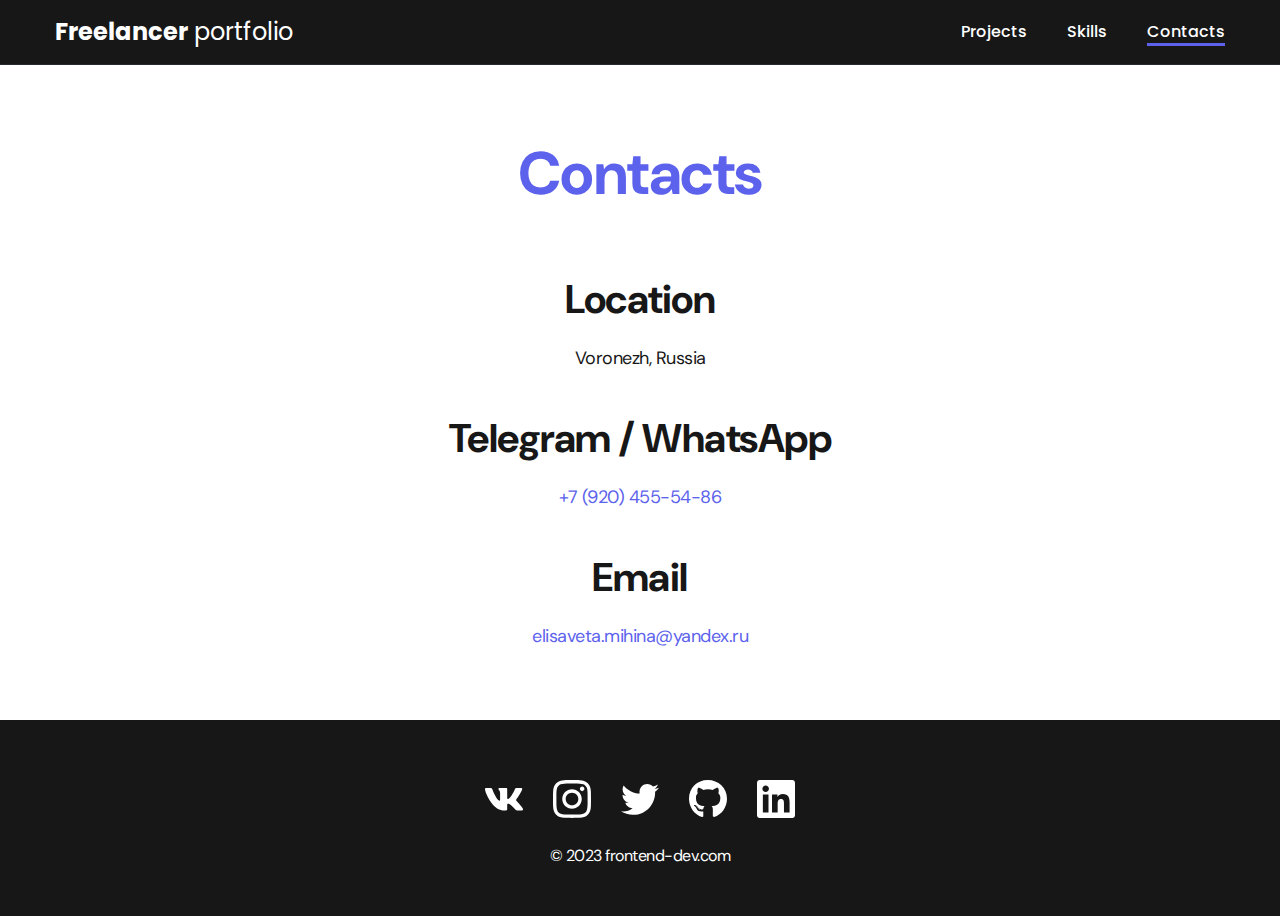
==== contacts.html @ 242c810c "added project pages, skills, contacts and styles to them" ====
<!DOCTYPE html>
<html lang="en">
<head>
  <meta charset="UTF-8">
  <meta name="viewport" content="width=device-width, initial-scale=1.0">
  <link href="css/main.css" rel="stylesheet">
  <title>Freelancer portfolio</title>
</head>
<body>
  <nav class="nav">
    <div class="container">
      <div class="nav-row">
        <a href="./index.html" class="logo"><strong>Freelancer</strong> portfolio</a>
        <ul class="nav-list">
          <li class="nav-list__item">
            <a href="./index.html" class="nav-list__link">Projects</a>
          </li>
          <li class="nav-list__item">
            <a href="./skills.html" class="nav-list__link">Skills</a>
          </li>
          <li class="nav-list__item">
            <a href="./contacts.html" class="nav-list__link nav-list__link--active">Contacts</a>
          </li>
        </ul>
      </div>
    </div>
  </nav>
  <main class="section">
    <div class="container">      
      <h1 class="title-1">Contacts</h1>
      <ul class="content-list">
        <li class="content-list__item">
          <h2 class="title-2">Location</h2>
          <p>Voronezh, Russia</p>
        </li>
        <li class="content-list__item">
          <h2 class="title-2">Telegram / WhatsApp</h2>
          <p><a href="tel:+79204555486">+7 (920) 455-54-86</a></p>
        </li>
        <li class="content-list__item">
          <h2 class="title-2">Email</h2>
          <p><a href="mailto:elisaveta.mihina@yandex.ru">elisaveta.mihina@yandex.ru</a></p>
        </li>
      </ul>     
    </div>
  </main>
  <footer class="footer">
    <div class="container">
      <div class="footer__wrapper">
        <ul class="social-list">
          <li class="social-list__item">
            <a href="#!">
              <img src="./img/icons/vk.svg" alt="VK link">
            </a>
          </li>
          <li class="social-list__item">
            <a href="#!">
              <img src="./img/icons/instagram.svg" alt="Instagram link">
            </a>
          </li>
          <li class="social-list__item">
            <a href="#!">
              <img src="./img/icons/twitter.svg" alt="Twitter link">
            </a>
          </li>
          <li class="social-list__item">
            <a href="#!">
              <img src="./img/icons/gitHub.svg" alt="GitHub link">
            </a>
          </li>
          <li class="social-list__item">
            <a href="#!">
              <img src="./img/icons/linkedIn.svg" alt="LinkedIn link">
            </a>
          </li>
        </ul>
      </div>
      <div class="copyright">
        <p>© 2023 frontend-dev.com</p>
      </div>
    </div>
  </footer>
</body>
</html>
---- css/main.css ----
@import "./reset.css";
@import url('https://fonts.googleapis.com/css2?family=DM+Sans:wght@400;500;700&family=Poppins:wght@400;500;700&display=swap');

/* 
font-family: 'DM Sans', sans-serif;
font-family: 'Poppins', sans-serif; 
*/

/* temporary */

/* * {
  border: 1px solid red;
} */

/* Common */

:root {
  --black: #171718;
  --black-border: #26292D;
  --white: #fff;
  --purple: #5C62EC;

  --text-color: var(--black);
  --dark-bg: var(--black);
  --dark-border: var(--black-border);
  --header-text: var(--white);
  --accent: var(--purple);
}

body, html {
  font-family: 'DM Sans', sans-serif;
  letter-spacing: -0.5px;
  color: var(--text-color);
  height: 100%;
  display: flex;
  flex-direction: column;
}

.container {
  margin: 0 auto;
  padding: 0 15px;
  max-width: 1200px;
}

/* General */

.section {
  padding: 70px 0;
}

.title-1 {
  margin-bottom: 60px;
  font-size: 60px;
  font-weight: 700;
  color: var(--accent);
  line-height: 78px;
  text-align: center;
}

.title-2 {
  margin-bottom: 20px;

  font-size: 40px;
  font-weight: 700;
  line-height: 1.3;
}


/* Nav */

.nav {
  background-color: var(--dark-bg);

  color: var(--header-text);
  letter-spacing: normal;

  padding: 20px 0;
  border-bottom: 1px solid var(--dark-border);
}

.nav-row {
  display: flex;
  justify-content: space-between;
  align-items: center;
  column-gap: 40px;
  row-gap: 20px;
}

.logo {
  color: var(--header-text);
  font-size: 24px;
  font-family: 'Poppins', sans-serif; 
  line-height: 100%;
}

.logo strong {
  font-weight: 700;
}

.nav-list {
  display: flex;
  align-items: center;
  column-gap: 40px;
  font-size: 16px;
  font-weight: 500;
  line-height: 24px;
  font-family: 'Poppins', sans-serif; 
  flex-wrap: wrap;
}


.nav-list__link {
  color: var(--header-text);
  transition: opacity 0.2s ease-in;
}

.nav-list__link:hover {
  opacity: 0.8;
}

.nav-list__link--active {
  position: relative;
}

.nav-list__link--active::before {
  content: "";

  position: absolute;
  left: 0;
  top: 100%;

  display: block;
  height: 3px;
  width: 100%;
  background-color: var(--accent);
}


/* Header */

.header {
  display: flex;
  justify-content: center;
  align-items: center;
  text-align: center;

  padding: 40px 0;
  min-height: 695px;

  background-color:  var(--dark-bg);
  background-image: url('./../img/header-bg.png');
  background-repeat: no-repeat;
  background-size: auto;
  background-position: center center;

  color:  var(--header-text);
}

.header__wrapper {
  max-width: 660px;
  padding: 0 15px;
}

.header__title {
  font-size: 40px;
  font-weight: 700;
  line-height: 140%;

  margin-bottom: 20px;
}

.header__title strong {
  font-size: 60px;
  font-weight: 700;
}

.header__title em {
  font-style: normal;
  color: var(--accent);
}

.header__text {
  font-size: 18px;
  line-height: 24px;

  margin-bottom: 40px;
}

.header__text p + p {
  margin-top: 0.5em;
}

/* Btn */

.btn {
  display: inline-block;
  height: 48px;
  padding:  12px 28px;

  border-radius: 5px;
  background-color: var(--accent);

  color: var(--white);
  font-size: 16px;
  letter-spacing: 0.15px;
  font-weight: 500;

  transition: opacity 0.2s ease-in;
}

.btn:hover {
  opacity: 0.8;
}

.btn:active {
  position: relative;
  top: 1px;
}

/* Btn-outline */

.btn-outline {
  display: flex;
  column-gap: 10px;
  align-items: center;

  height: 48px;
  padding: 12px 20px;
  border-radius: 5px;

  border: 1px solid var(--dark-bg);
  color: var(--dark-bg);
}

.btn-outline:hover {
  opacity: 0.8;
}

.btn-outline:active {
  position: relative;
  top: 1px;
}


/* Projects */

.projects {
  display: flex;
  flex-wrap: wrap;
  column-gap: 30px;
  row-gap: 30px;
}

.project {
  max-width: 370px;
  background-color: var(--white);
  box-shadow: 0px 5px 35px rgba(0, 0, 0, 0.25);
  border-radius: 10px;
}

.project__img {
  border-radius: 10px;
}

.project__title {
  padding: 15px 20px 25px;
  font-weight: 700;
  font-size: 24px;
  line-height: 1.3;
  color: var(--text-color);
}

/* Projects details*/

.project-details {
  margin: 0 auto;
  max-width: 865px;

  display: flex;
  flex-direction: column;
  align-items: center;
  text-align: center;
}

.project-details .title-1 {
  margin-bottom: 40px;
}

.project-details__cover {
  max-width: 100%;
  margin-bottom: 40px;

  filter: drop-shadow(0px 5px 35px rgba(0, 0, 0, 0.25));
  border-radius: 10px;
}

.project-details__desc {
  margin-bottom: 30px;

  font-weight: 700;
  font-size: 24px;
  line-height: 1.3;
}


/* Content list */

.content-list {
  margin: 0 auto;
  max-width: 570px;
  display: flex;
  flex-direction: column;
  align-items: center;
  row-gap: 40px;
  text-align: center;
}

.content-list__item {
  font-size: 18px;
  line-height: 1.5;
  
}

.content-list__item p + p {
  margin-top: 0.5em;
}

.content-list a {
  color: var(--accent);
}


/* Footer */

.footer {
  margin-top: auto;
  padding: 60px 0 50px;
  background-color: var(--dark-bg);
  color: var(--header-text);
}

.footer__wrapper {
  display: flex;
  flex-direction: column;
  align-items: center;
  margin-bottom: 27px;
}

.social-list{
  display: flex;
  column-gap: 30px;
  align-items: center;
}

.copyright {
  font-size: 16px;
  text-align: center;
}

.copyright p + p {
  margin-top: 0.5em;
}
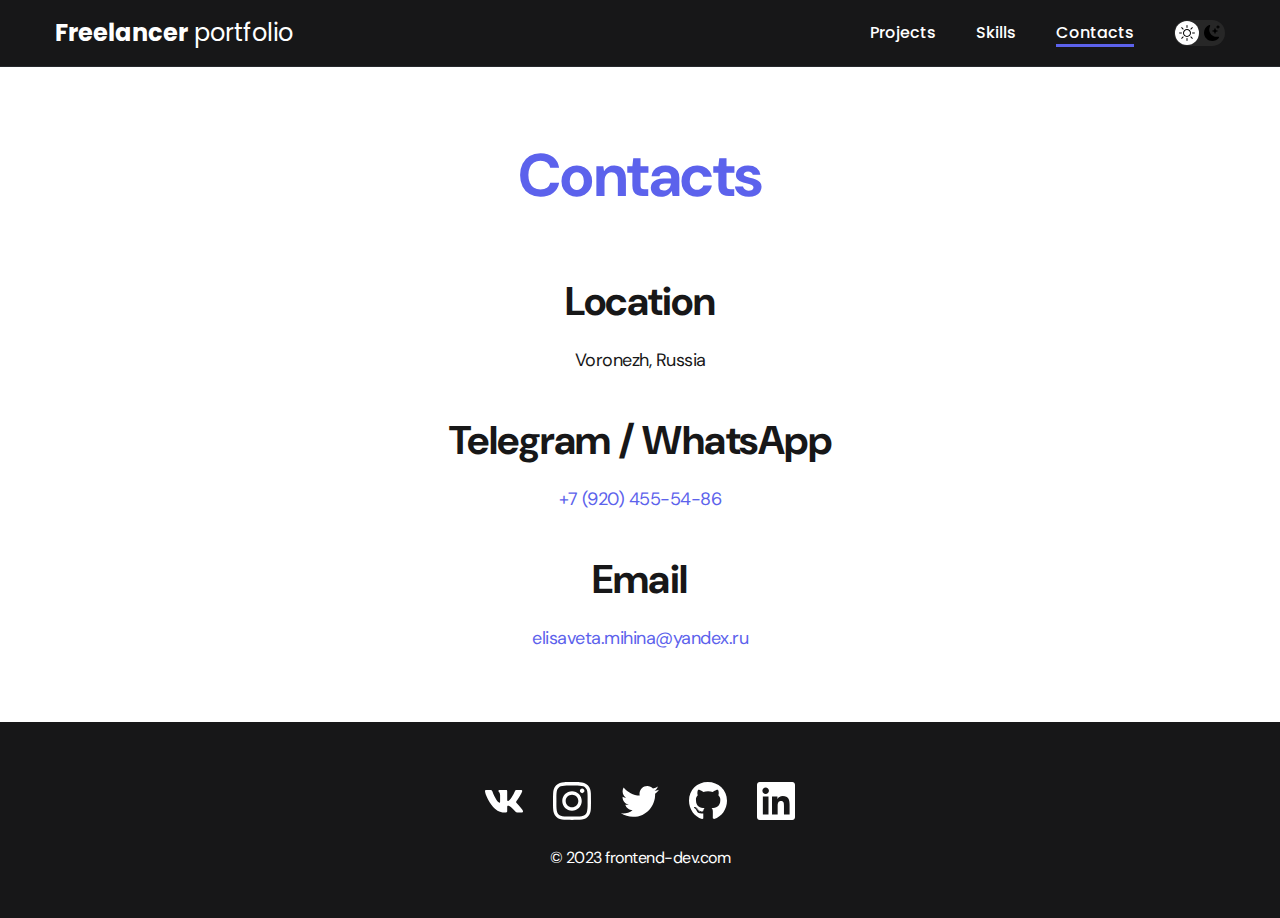
==== commit ef9aa3d1: "added styles and script for dark theme" ====
--- a/contacts.html
+++ b/contacts.html
@@ -11,6 +11,10 @@
     <div class="container">
       <div class="nav-row">
         <a href="./index.html" class="logo"><strong>Freelancer</strong> portfolio</a>
+        <button class="dark-mode-btn">
+          <img src="./img/icons/theme/sun.svg" alt="Light mode" class="dark-mode-btn__icon">
+          <img src="./img/icons/theme/moon.svg" alt="Darl mode" class="dark-mode-btn__icon">
+        </button>
         <ul class="nav-list">
           <li class="nav-list__item">
             <a href="./index.html" class="nav-list__link">Projects</a>
@@ -80,5 +84,6 @@
       </div>
     </div>
   </footer>
+  <script src="./js/main.js"></script>
 </body>
 </html>--- a/css/main.css
+++ b/css/main.css
@@ -25,15 +25,44 @@
   --dark-border: var(--black-border);
   --header-text: var(--white);
   --accent: var(--purple);
+
+  /* Light mode */
+  --page-bg: var(--white);
+  --text-colot: var(--black);
+
+  --title-1: var(--accent);
+
+  --btn-bg-color: normal;
+
+  --project-card-bg: var(--white);
+  --project-card-text: var(--black);
+  --box-shadow: 0px 5px 35px rgba(0, 0, 0, 0.25);
+}
+
+.dark {
+  /* Dark mode */
+  --page-bg: #252526;
+  --text-color: var(--white);
+
+  --title-1: var(--accent);
+  --btn-bg-color: var(--white);
+
+  --project-card-bg: var(--black);
+  --project-card-text: var(--white);
+  --box-shadow: 0px 5px 35px rgba(0, 0, 0, 0.8);
 }
 
 body, html {
+  display: flex;
+  flex-direction: column;
+  min-height: 100vh;
+
   font-family: 'DM Sans', sans-serif;
   letter-spacing: -0.5px;
+  
+  /* Light mode */
+  background-color: var(--page-bg);
   color: var(--text-color);
-  height: 100%;
-  display: flex;
-  flex-direction: column;
 }
 
 .container {
@@ -52,7 +81,7 @@
   margin-bottom: 60px;
   font-size: 60px;
   font-weight: 700;
-  color: var(--accent);
+  color: var(--title-1);
   line-height: 78px;
   text-align: center;
 }
@@ -80,13 +109,15 @@
 
 .nav-row {
   display: flex;
-  justify-content: space-between;
+  flex-wrap: wrap;
+  justify-content: flex-end;
   align-items: center;
   column-gap: 40px;
   row-gap: 20px;
 }
 
 .logo {
+  margin-right: auto;
   color: var(--header-text);
   font-size: 24px;
   font-family: 'Poppins', sans-serif; 
@@ -99,13 +130,15 @@
 
 .nav-list {
   display: flex;
-  align-items: center;
+  flex-wrap: wrap;
+  align-items: center;
+  row-gap: 10px;
   column-gap: 40px;
+
   font-size: 16px;
   font-weight: 500;
   line-height: 24px;
   font-family: 'Poppins', sans-serif; 
-  flex-wrap: wrap;
 }
 
 
@@ -135,6 +168,48 @@
   background-color: var(--accent);
 }
 
+/* Dark mode btn */
+
+.dark-mode-btn {
+  order: 9;
+  position: relative;
+
+  display: flex;
+  justify-content: space-between;
+
+  width: 51px;
+  height: 26px;
+  padding: 5px;
+
+  border-radius: 50px;
+  background-color: #272727;
+}
+
+.dark-mode-btn::before {
+  content: "";
+
+  position: absolute;
+  top: 1px;
+  left: 1px;
+
+  display: flex;
+  width: 24px;
+  height: 24px;
+
+  border-radius: 50%;
+  background-color: var(--white);
+
+  transition: left 0.2s ease-in;
+}
+
+.dark-mode-btn--active::before {
+  left: 26px;
+}
+
+.dark-mode-btn__icon {
+  position: relative;
+  z-index: 9;
+}
 
 /* Header */
 
@@ -230,6 +305,8 @@
 
   border: 1px solid var(--dark-bg);
   color: var(--dark-bg);
+
+  background-color: var(--btn-bg-color);
 }
 
 .btn-outline:hover {
@@ -249,12 +326,13 @@
   flex-wrap: wrap;
   column-gap: 30px;
   row-gap: 30px;
+  justify-content: center;
 }
 
 .project {
   max-width: 370px;
-  background-color: var(--white);
-  box-shadow: 0px 5px 35px rgba(0, 0, 0, 0.25);
+  background-color: var(--project-card-bg);
+  box-shadow: var(--box-shadow);
   border-radius: 10px;
 }
 
@@ -267,7 +345,7 @@
   font-weight: 700;
   font-size: 24px;
   line-height: 1.3;
-  color: var(--text-color);
+  color: var(--project-card-text);
 }
 
 /* Projects details*/
@@ -359,4 +437,97 @@
 
 .copyright p + p {
   margin-top: 0.5em;
+}
+
+
+/* Media */
+
+/* Max-width: 620px */
+
+
+@media (max-width: 620px) {
+
+    /* General */
+
+  .section {
+    padding: 40px 0;
+  }
+
+  .title-1 {
+    margin-bottom: 30px;
+    font-size: 40px;
+  }
+
+  .title-2 {
+    margin-bottom: 10px;
+    font-size: 30px;
+  }
+
+  /* Header */
+
+  .header {
+    min-height: unset;
+  }
+  
+  .header__title {
+    font-size: 30px;
+  }
+  
+  .header__title strong {
+    font-size: 40px;
+  }
+
+  /* Nav */
+
+  .nav-row {
+    justify-content: space-between;
+  }
+
+  .dark-mode-btn {
+    order: 0;
+  }
+
+  /* Project */
+
+  .project__title {
+    font-size: 20px;
+  }
+
+  /* Project page */
+
+  .project-details__desc {
+    margin-bottom: 20px;
+    font-size: 22px;
+  }
+
+  /* Content List */
+
+  .content-list {
+    row-gap: 20px;
+  }
+
+  .content-list__item {
+    font-size: 16px;
+  }
+
+  /* Footer */
+
+  .footer {
+    padding: 40px 0 30px;
+  }
+
+  .footer__wrapper {
+    row-gap: 20px;
+  }
+
+  /* Social */
+
+  .social-list {
+    column-gap: 20px;
+    align-items: center;
+  }
+
+  .social-list__item {
+    width: 28px;
+  }
 }